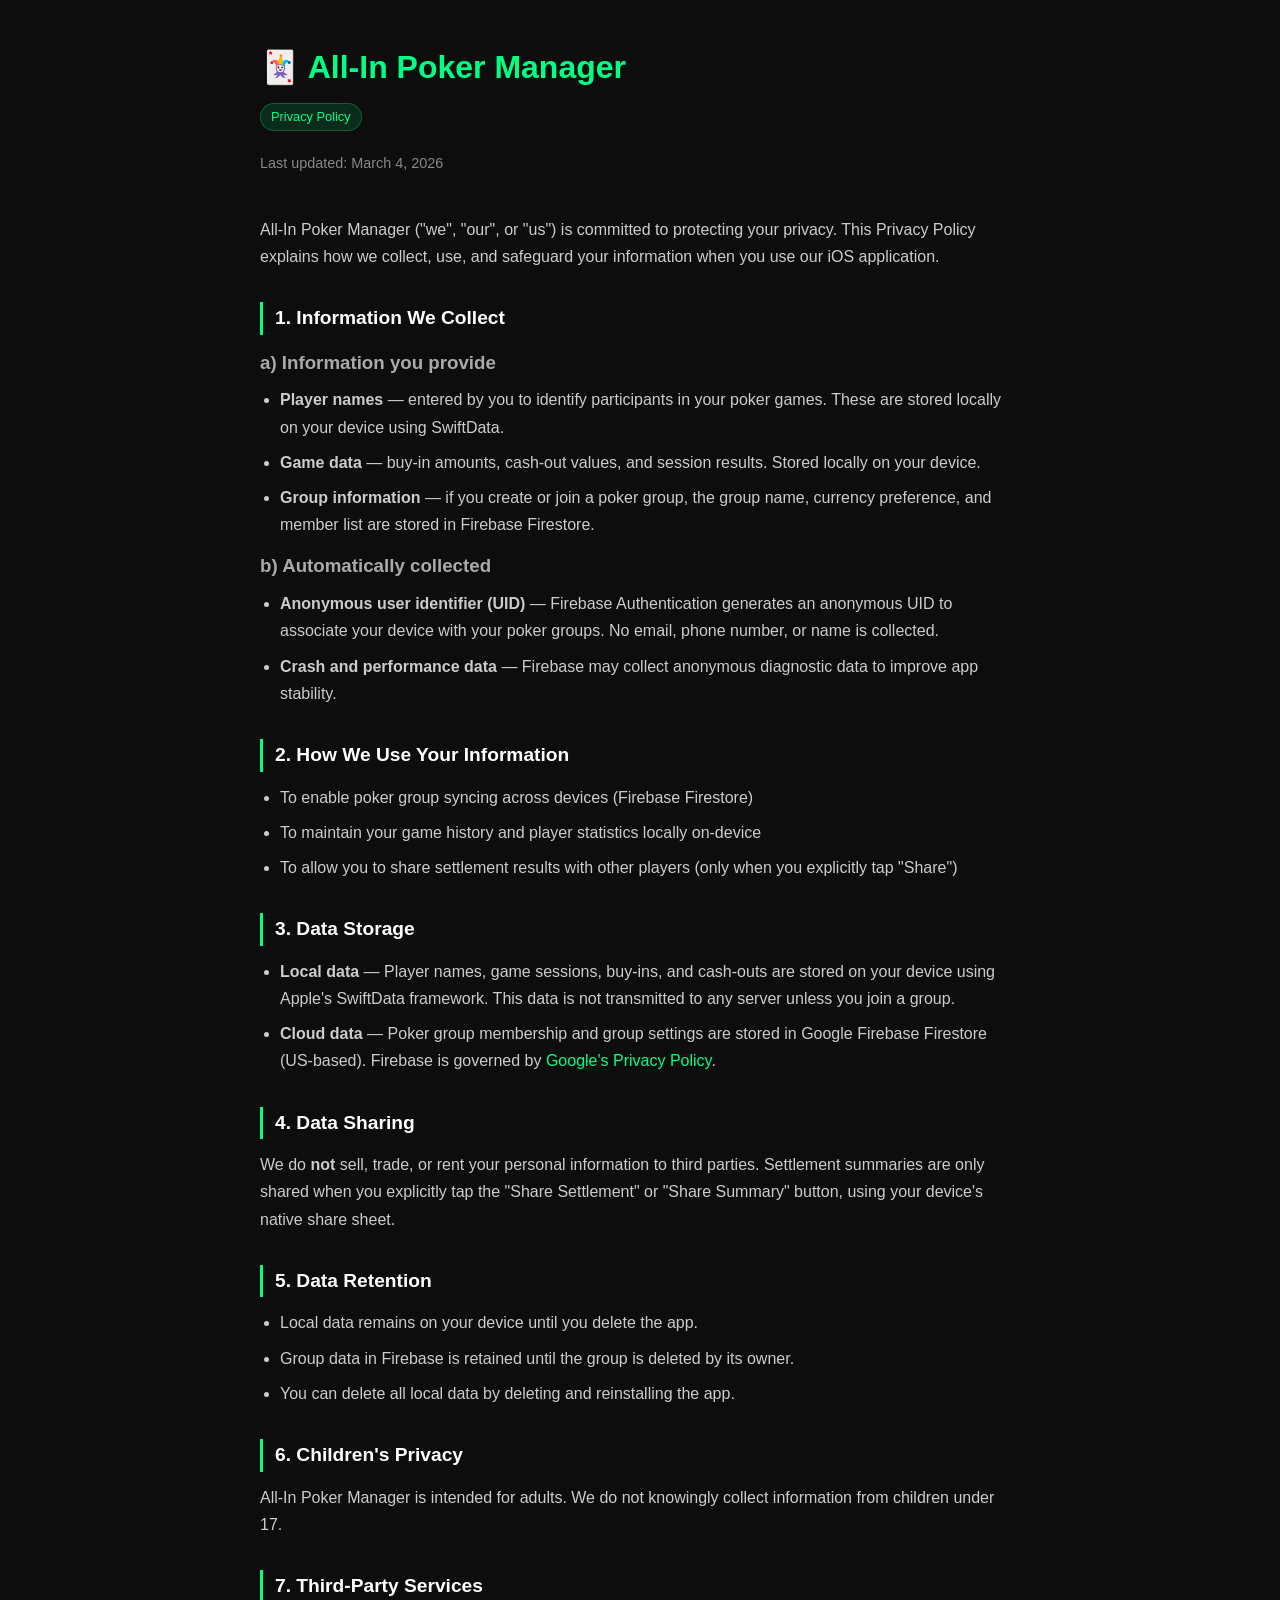
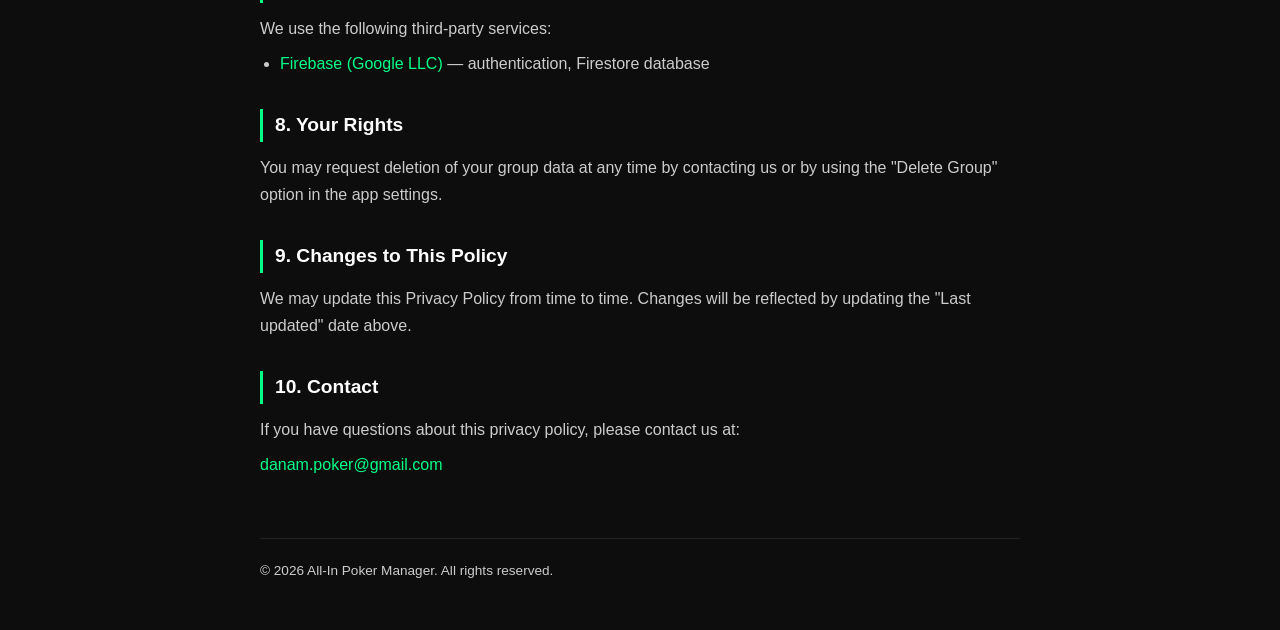
==== index.html @ 533c9ab3 "Initial commit with Privacy Policy" ====
<!DOCTYPE html>
<html lang="en">
<head>
    <meta charset="UTF-8">
    <meta name="viewport" content="width=device-width, initial-scale=1.0">
    <title>Privacy Policy — All-In Poker Manager</title>
    <style>
        * { box-sizing: border-box; margin: 0; padding: 0; }
        body {
            font-family: -apple-system, BlinkMacSystemFont, 'Segoe UI', Roboto, sans-serif;
            background: #0d0d0d;
            color: #e0e0e0;
            line-height: 1.7;
            padding: 40px 20px;
        }
        .container { max-width: 760px; margin: 0 auto; }
        h1 { color: #00ff85; font-size: 2rem; margin-bottom: 8px; }
        .subtitle { color: #888; font-size: 0.9rem; margin-bottom: 40px; }
        h2 { color: #ffffff; font-size: 1.2rem; margin: 32px 0 12px; border-left: 3px solid #00ff85; padding-left: 12px; }
        p, li { color: #ccc; margin-bottom: 8px; }
        ul { margin-left: 20px; }
        a { color: #00ff85; text-decoration: none; }
        .footer { margin-top: 60px; padding-top: 20px; border-top: 1px solid #222; color: #555; font-size: 0.85rem; }
        .badge { display: inline-block; background: #00ff8520; border: 1px solid #00ff8540; color: #00ff85; padding: 2px 10px; border-radius: 20px; font-size: 0.8rem; margin-bottom: 20px; }
    </style>
</head>
<body>
    <div class="container">
        <h1>🃏 All-In Poker Manager</h1>
        <div class="badge">Privacy Policy</div>
        <p class="subtitle">Last updated: March 4, 2026</p>

        <p>All-In Poker Manager ("we", "our", or "us") is committed to protecting your privacy. This Privacy Policy explains how we collect, use, and safeguard your information when you use our iOS application.</p>

        <h2>1. Information We Collect</h2>
        <h3 style="color:#aaa; margin: 12px 0 8px;">a) Information you provide</h3>
        <ul>
            <li><strong>Player names</strong> — entered by you to identify participants in your poker games. These are stored locally on your device using SwiftData.</li>
            <li><strong>Game data</strong> — buy-in amounts, cash-out values, and session results. Stored locally on your device.</li>
            <li><strong>Group information</strong> — if you create or join a poker group, the group name, currency preference, and member list are stored in Firebase Firestore.</li>
        </ul>

        <h3 style="color:#aaa; margin: 12px 0 8px;">b) Automatically collected</h3>
        <ul>
            <li><strong>Anonymous user identifier (UID)</strong> — Firebase Authentication generates an anonymous UID to associate your device with your poker groups. No email, phone number, or name is collected.</li>
            <li><strong>Crash and performance data</strong> — Firebase may collect anonymous diagnostic data to improve app stability.</li>
        </ul>

        <h2>2. How We Use Your Information</h2>
        <ul>
            <li>To enable poker group syncing across devices (Firebase Firestore)</li>
            <li>To maintain your game history and player statistics locally on-device</li>
            <li>To allow you to share settlement results with other players (only when you explicitly tap "Share")</li>
        </ul>

        <h2>3. Data Storage</h2>
        <ul>
            <li><strong>Local data</strong> — Player names, game sessions, buy-ins, and cash-outs are stored on your device using Apple's SwiftData framework. This data is not transmitted to any server unless you join a group.</li>
            <li><strong>Cloud data</strong> — Poker group membership and group settings are stored in Google Firebase Firestore (US-based). Firebase is governed by <a href="https://policies.google.com/privacy" target="_blank">Google's Privacy Policy</a>.</li>
        </ul>

        <h2>4. Data Sharing</h2>
        <p>We do <strong>not</strong> sell, trade, or rent your personal information to third parties. Settlement summaries are only shared when you explicitly tap the "Share Settlement" or "Share Summary" button, using your device's native share sheet.</p>

        <h2>5. Data Retention</h2>
        <ul>
            <li>Local data remains on your device until you delete the app.</li>
            <li>Group data in Firebase is retained until the group is deleted by its owner.</li>
            <li>You can delete all local data by deleting and reinstalling the app.</li>
        </ul>

        <h2>6. Children's Privacy</h2>
        <p>All-In Poker Manager is intended for adults. We do not knowingly collect information from children under 17.</p>

        <h2>7. Third-Party Services</h2>
        <p>We use the following third-party services:</p>
        <ul>
            <li><a href="https://firebase.google.com/support/privacy" target="_blank">Firebase (Google LLC)</a> — authentication, Firestore database</li>
        </ul>

        <h2>8. Your Rights</h2>
        <p>You may request deletion of your group data at any time by contacting us or by using the "Delete Group" option in the app settings.</p>

        <h2>9. Changes to This Policy</h2>
        <p>We may update this Privacy Policy from time to time. Changes will be reflected by updating the "Last updated" date above.</p>

        <h2>10. Contact</h2>
        <p>If you have questions about this privacy policy, please contact us at:</p>
        <p><a href="mailto:danam.poker@gmail.com">danam.poker@gmail.com</a></p>

        <div class="footer">
            <p>© 2026 All-In Poker Manager. All rights reserved.</p>
        </div>
    </div>
</body>
</html>
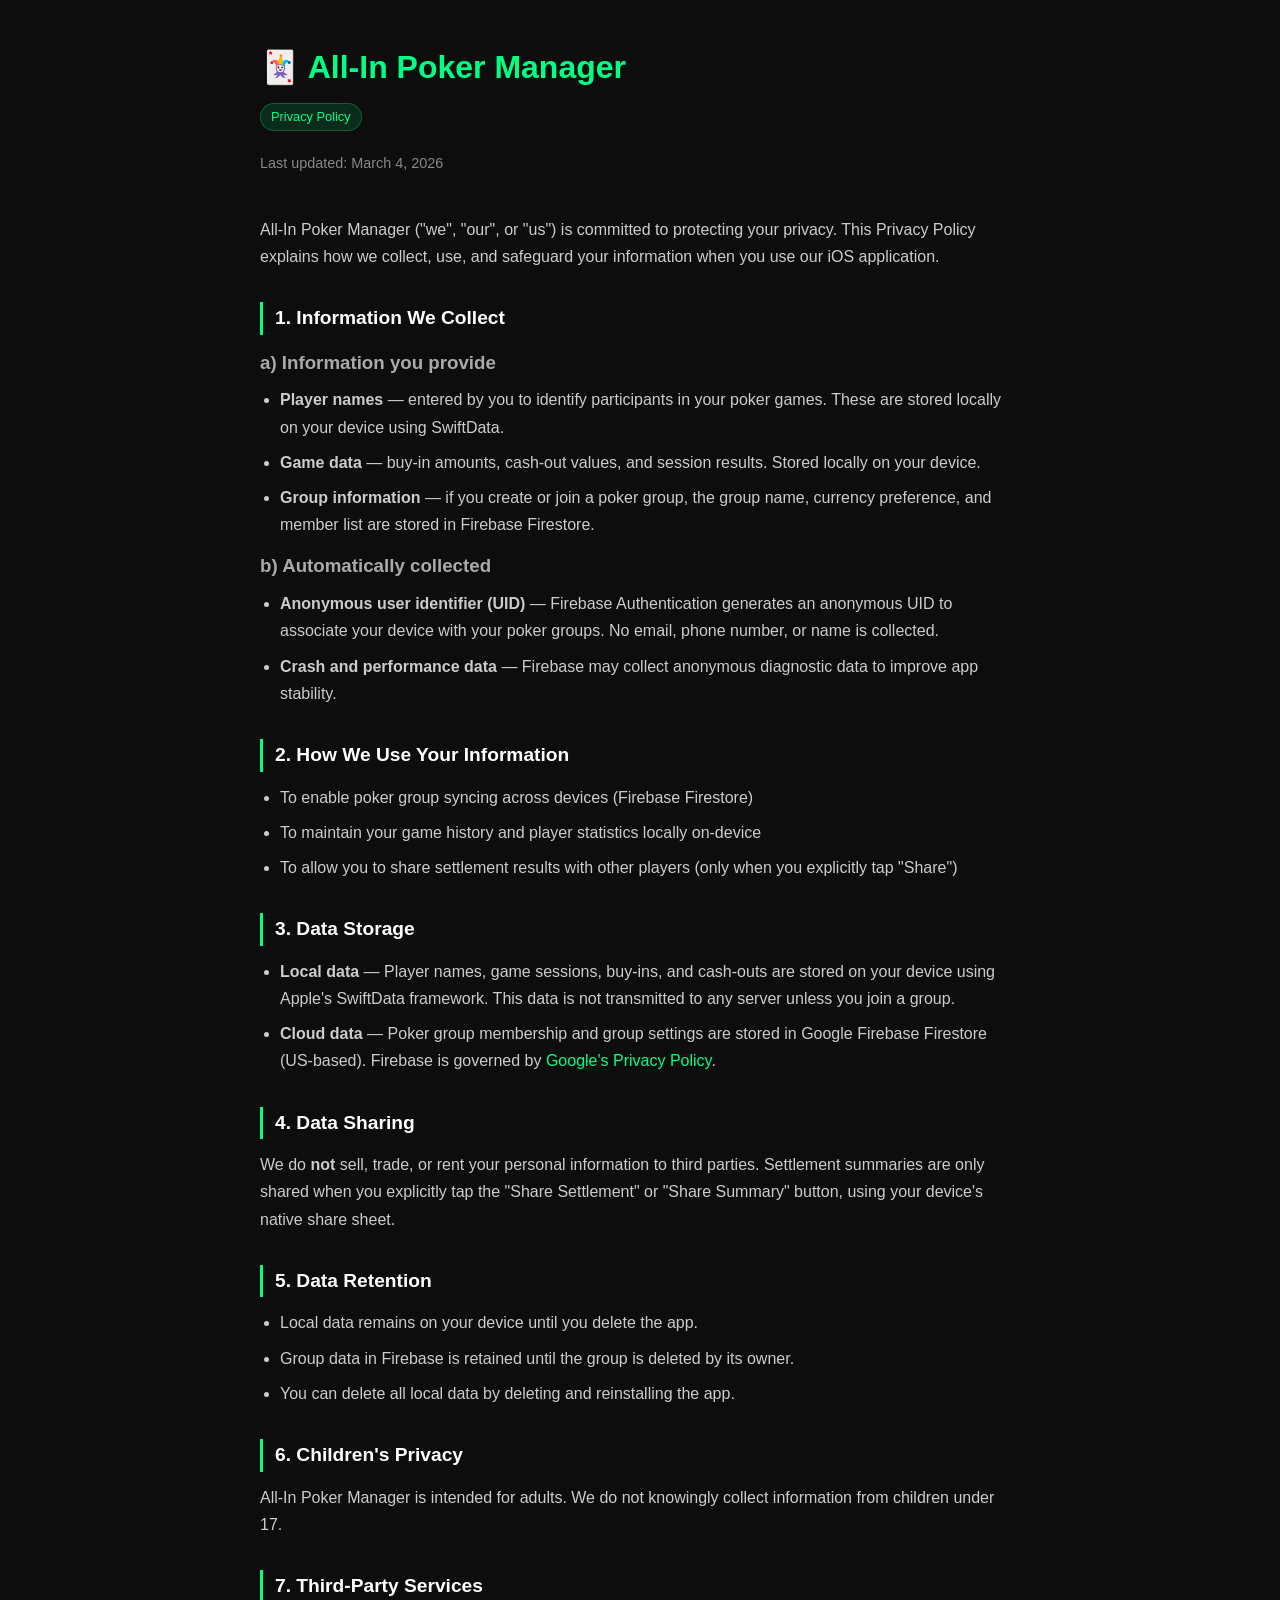
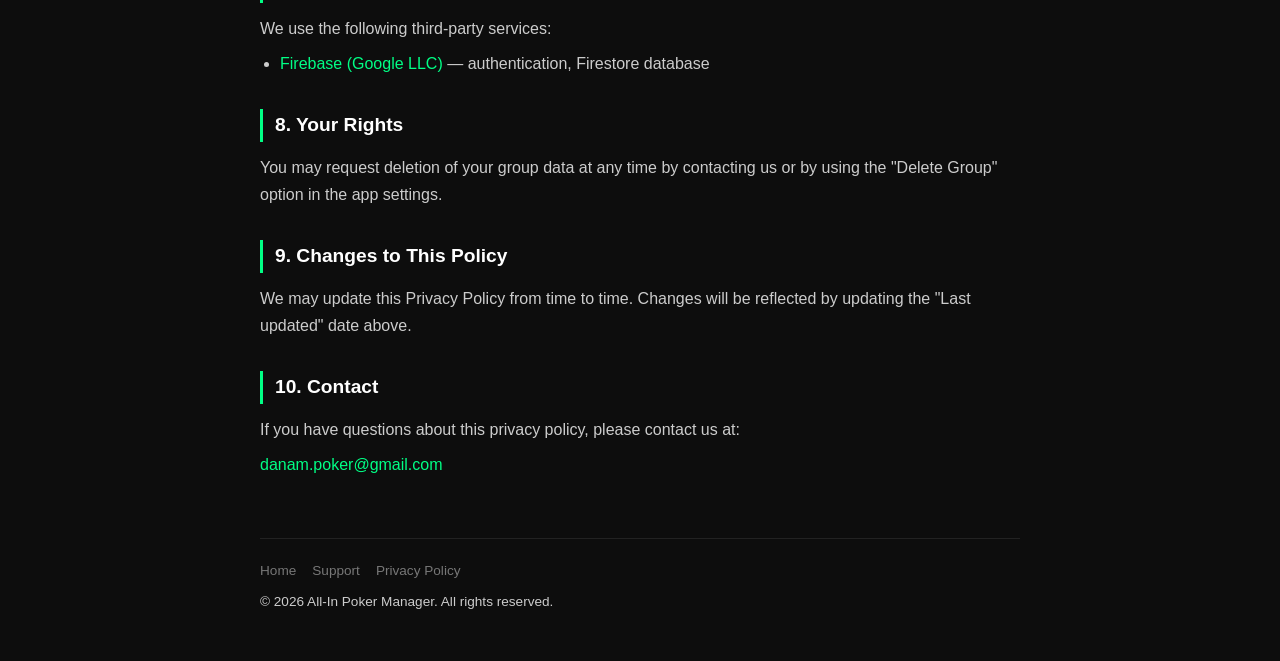
==== commit 8aec6219: "Add Support page and All-In Poker Manager landing page Privacy policy stays at the site root so the " ====
--- a/index.html
+++ b/index.html
@@ -89,6 +89,7 @@
         <p><a href="mailto:danam.poker@gmail.com">danam.poker@gmail.com</a></p>
 
         <div class="footer">
+            <p><a href="poker/" style="color:#777; margin-right:16px;">Home</a><a href="support/" style="color:#777; margin-right:16px;">Support</a><a href="./" style="color:#777;">Privacy Policy</a></p>
             <p>© 2026 All-In Poker Manager. All rights reserved.</p>
         </div>
     </div>
